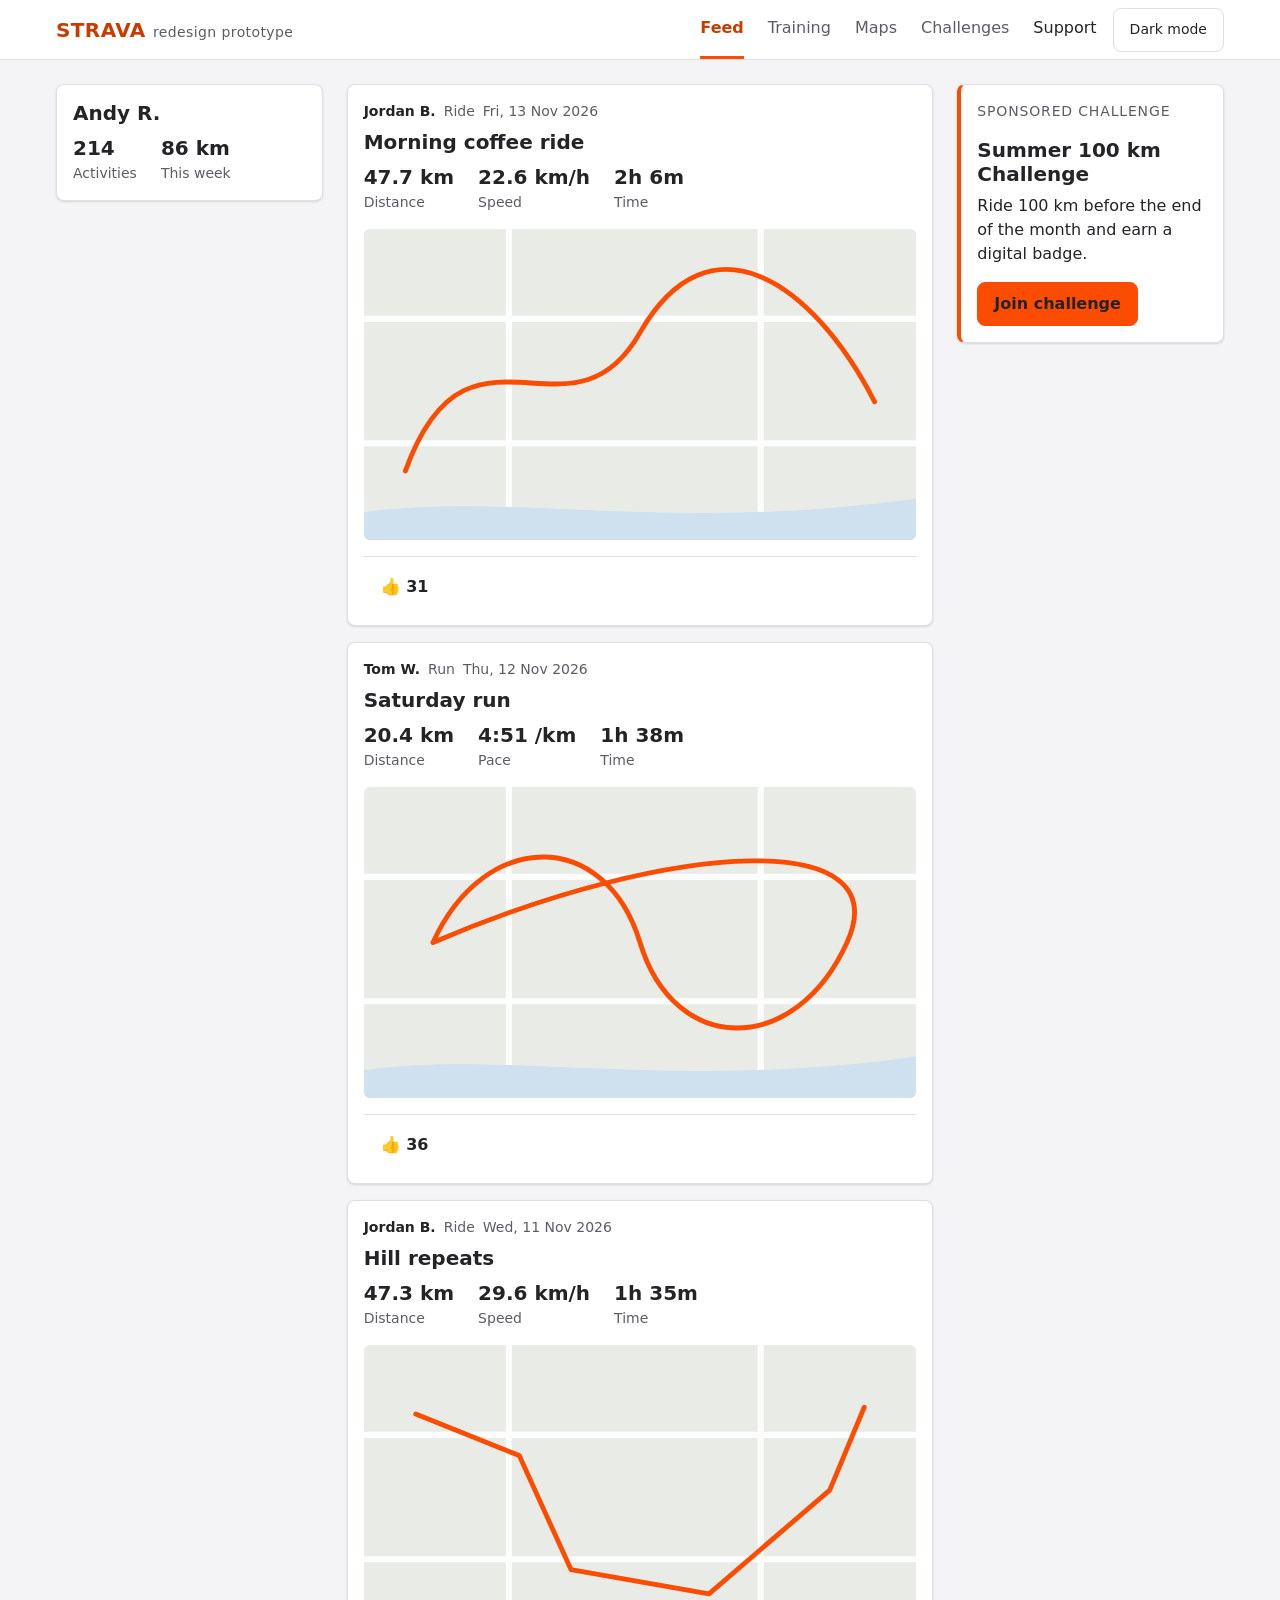
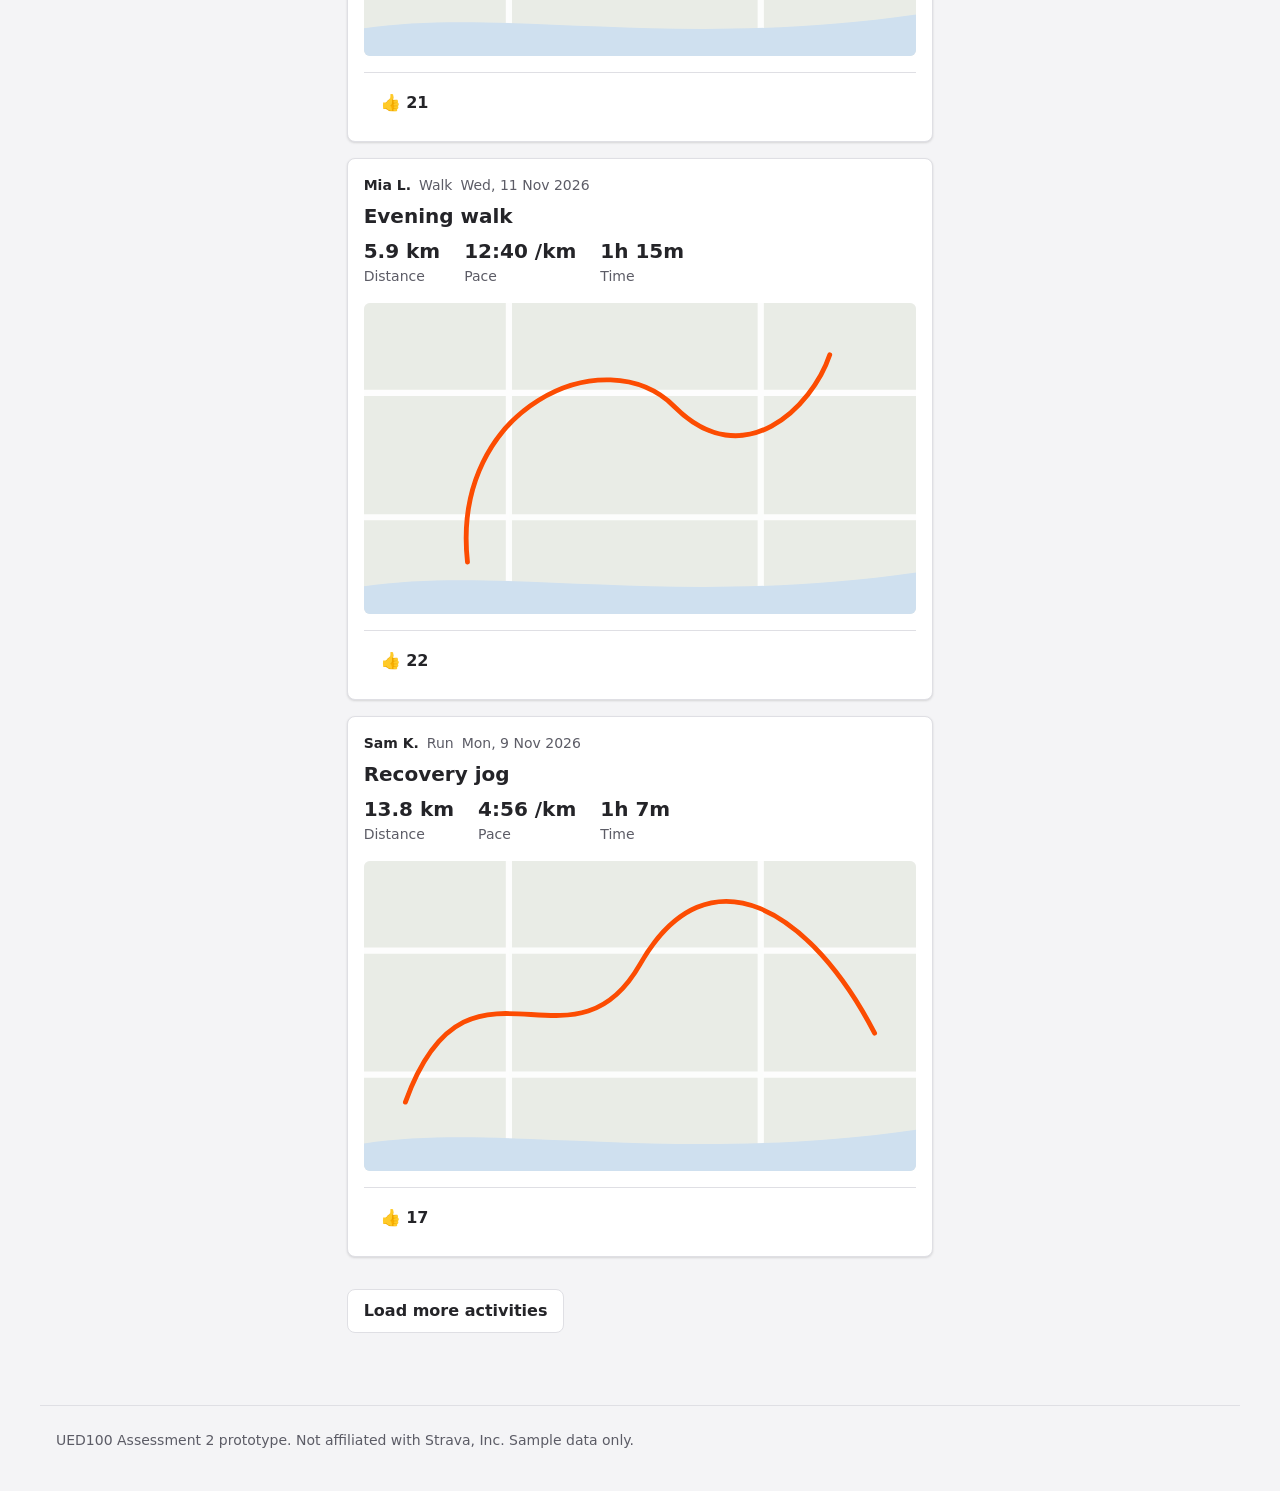
==== index.html @ bc9fc74f "Initial responsive scaffold" ====
<!DOCTYPE html>
<html lang="en-AU">
<head>
  <meta charset="utf-8">
  <meta name="viewport" content="width=device-width, initial-scale=1">
  <!-- Content Security Policy (A1 recommendation: CSP as a backup XSS defence).
       Only scripts/styles/images from this origin may load: no inline scripts,
       no third-party scripts. Note: a <meta> CSP can't set frame-ancestors;
       in production this would be an HTTP response header. -->
  <meta http-equiv="Content-Security-Policy"
        content="default-src 'self'; script-src 'self'; style-src 'self'; img-src 'self' data:; connect-src 'self'; form-action 'self'; base-uri 'self'; object-src 'none'">
  <title>Activity feed — Strava redesign prototype</title>
  <meta name="description" content="UED100 Assessment 2: redesigned Strava web feed prototype.">
  <link rel="stylesheet" href="css/styles.css">
  <script src="js/nav.js" defer></script>
  <script src="js/feed.js" type="module"></script>
</head>
<body>
  <a class="skip-link" href="#main">Skip to main content</a>

  <!-- ===== Site header + primary navigation (same on every page) ===== -->
  <header class="site-header">
    <div class="site-header__inner">
      <a class="wordmark" href="index.html">STRAVA <small>redesign prototype</small></a>

      <button class="nav-toggle" type="button"
              aria-expanded="false" aria-controls="primary-nav">
        <span class="nav-toggle__bars" aria-hidden="true"></span>
        <span class="visually-hidden">Menu</span>
      </button>

      <nav id="primary-nav" class="primary-nav" aria-label="Primary">
        <ul>
          <li><a href="index.html" aria-current="page">Feed</a></li>
          <!-- Out of prototype scope: shown for realism, see README "Scope" -->
          <li><a class="is-out-of-scope" href="#" aria-disabled="true" title="Not part of this prototype">Training</a></li>
          <li><a class="is-out-of-scope" href="#" aria-disabled="true" title="Not part of this prototype">Maps</a></li>
          <li><a class="is-out-of-scope" href="#" aria-disabled="true" title="Not part of this prototype">Challenges</a></li>
          <li><a href="contact.html">Support</a></li>
        </ul>
      </nav>

      <button class="theme-toggle" type="button" aria-pressed="false">Dark mode</button>
    </div>
  </header>

  <div class="layout">
    <!-- ===== Main feed ===== -->
    <main id="main" tabindex="-1">
      <h1 class="visually-hidden">Activity feed</h1>

      <!-- Live region: announces "Loaded N activities" / errors to screen readers -->
      <p id="feed-status" class="visually-hidden" role="status" aria-live="polite"></p>

      <!-- feed.js replaces the skeletons with <article> activity cards -->
      <ul id="feed" class="feed" aria-busy="true">
        <li class="card" aria-hidden="true">
          <div class="skeleton skeleton--line skeleton--short"></div>
          <div class="skeleton skeleton--line"></div>
          <div class="skeleton skeleton--map"></div>
        </li>
        <li class="card" aria-hidden="true">
          <div class="skeleton skeleton--line skeleton--short"></div>
          <div class="skeleton skeleton--line"></div>
          <div class="skeleton skeleton--map"></div>
        </li>
      </ul>

      <!-- A1: "Load more" instead of infinite scroll so keyboard users can
           reach the footer. TODO -->
      <p class="section">
        <button id="load-more" class="btn" type="button" hidden>Load more activities</button>
      </p>
    </main>

    <!-- ===== Right column: promotions / challenges =====
         <aside> so assistive tech can identify and skip promotional content (A1). -->
    <aside class="aside" aria-label="Promotions and challenges">
      <!-- TODO: capped, dismissible promos (A1 recommendation 1) -->
      <section class="card promo" aria-labelledby="promo-1-title">
        <p class="promo__label">Sponsored challenge</p>
        <h2 id="promo-1-title">Summer 100 km Challenge</h2>
        <p>Ride 100 km before the end of the month and earn a digital badge.</p>
        <a class="btn btn--primary" href="#">Join challenge</a>
      </section>
    </aside>

    <!-- ===== Left column (desktop) / bottom (mobile): athlete summary ===== -->
    <section class="profile card" aria-labelledby="profile-title">
      <h2 id="profile-title">Andy R.</h2>
      <dl class="stats">
        <div class="stat"><dt>Activities</dt><dd>214</dd></div>
        <div class="stat"><dt>This week</dt><dd>86 km</dd></div>
      </dl>
    </section>
  </div>

  <footer class="site-footer">
    <p>UED100 Assessment 2 prototype. Not affiliated with Strava, Inc. Sample data only.</p>
  </footer>
</body>
</html>
---- css/styles.css ----
/* ==========================================================================
   UED100 Assessment 2 — Strava redesign prototype
   styles.css — single stylesheet, organised top to bottom:
     1. Design tokens (custom properties)  — A1: "custom properties centralise
        colours and typography ... make dark mode easier to maintain"
     2. Reset / base
     3. Layout (mobile-first CSS Grid)     — A1: "collapsing three columns into one"
     4. Site header + responsive nav
     5. Components (cards, stats, buttons, skeletons, forms)
     6. Page-specific
     7. Utilities
   Breakpoints (mobile-first, min-width):
     48rem  (768px)  -> two columns
     75rem  (1200px) -> three columns
   ========================================================================== */

/* 1. DESIGN TOKENS ------------------------------------------------------- */
:root {
  /* Brand orange. #FC4C02 on white = 3.40:1 -> passes WCAG AA for large
     text and UI components (3:1) but FAILS for body text (4.5:1).
     So: --accent for fills/large elements, --accent-text for text links. */
  --accent: #fc4c02;
  --accent-text: #c73d00;        /* 5.13:1 on white — AA body text */
  --on-accent: #242428;          /* dark text on orange = 4.55:1 (white is only 3.40) */

  --bg: #f4f4f6;
  --surface: #ffffff;
  --text: #242428;
  --text-muted: #5c5c66;         /* 6.61:1 on white */
  --border: #dfdfe4;
  --focus: #1a5fd0;
  --danger: #b3261e;
  --success: #1e7a3c;

  /* Typography — fluid sizes via clamp() so text scales with viewport and
     still respects user zoom / browser font size (A1: relative units). */
  --font-sans: system-ui, -apple-system, "Segoe UI", Roboto, sans-serif;
  --fs-sm: 0.875rem;
  --fs-base: 1rem;
  --fs-lg: clamp(1.125rem, 1rem + 0.5vw, 1.25rem);
  --fs-xl: clamp(1.5rem, 1.2rem + 1.2vw, 2rem);
  --fs-stat: clamp(1.5rem, 1.2rem + 1vw, 1.875rem);

  /* Spacing + shape */
  --space-1: 0.25rem;
  --space-2: 0.5rem;
  --space-3: 1rem;
  --space-4: 1.5rem;
  --space-5: 2rem;
  --radius: 8px;
  --shadow: 0 1px 2px rgb(0 0 0 / 0.06), 0 1px 3px rgb(0 0 0 / 0.08);
  --max-width: 75rem;
  --header-h: 3.5rem;
}

/* Dark theme: only the tokens change, every component follows. */
[data-theme="dark"] {
  --accent-text: #ff7a3d;        /* 6.96:1 on --bg */
  --bg: #16161a;
  --surface: #222228;
  --text: #e8e8ec;               /* 14.77:1 */
  --text-muted: #a0a0aa;         /* 6.96:1 */
  --border: #35353d;
  --focus: #7fb0ff;
  --shadow: none;
}

/* 2. RESET / BASE -------------------------------------------------------- */
*, *::before, *::after { box-sizing: border-box; }

body {
  margin: 0;
  font-family: var(--font-sans);
  font-size: var(--fs-base);
  line-height: 1.5;
  color: var(--text);
  background: var(--bg);
}

img, svg { display: block; max-width: 100%; height: auto; }

h1, h2, h3 { line-height: 1.2; margin: 0 0 var(--space-2); }
h1 { font-size: var(--fs-xl); }
h2 { font-size: var(--fs-lg); }
h3 { font-size: var(--fs-base); }
p { margin: 0 0 var(--space-3); }

a { color: var(--accent-text); }

/* Visible focus for keyboard users (A1: "visible focus states are needed") */
:focus-visible {
  outline: 3px solid var(--focus);
  outline-offset: 2px;
}

/* Respect users who ask for less motion */
@media (prefers-reduced-motion: reduce) {
  *, *::before, *::after { animation: none !important; transition: none !important; }
}

/* Skip link — first focusable element on every page */
.skip-link {
  position: absolute;
  left: var(--space-3);
  top: -3rem;
  padding: var(--space-2) var(--space-3);
  background: var(--surface);
  color: var(--text);
  border-radius: var(--radius);
  z-index: 100;
}
.skip-link:focus { top: var(--space-2); }

/* 3. LAYOUT (mobile-first) ------------------------------------------------
   Mobile: one column, sidebars stack below the main content.
   Source order is main-first so screen readers / keyboard reach content
   before promos; grid-template-areas reorders visually on wider screens. */
.layout {
  display: grid;
  grid-template-columns: 1fr;
  grid-template-areas:
    "main"
    "aside"
    "profile";
  gap: var(--space-4);
  max-width: var(--max-width);
  margin: 0 auto;
  padding: var(--space-4) var(--space-3);
}
.layout > main    { grid-area: main; min-width: 0; }
.layout > .aside  { grid-area: aside; }
.layout > .profile{ grid-area: profile; }

/* Pages without a left profile column (activity, contact) */
.layout--two {
  grid-template-areas:
    "main"
    "aside";
}

@media (min-width: 48rem) {
  .layout {
    grid-template-columns: minmax(0, 2fr) minmax(14rem, 1fr);
    grid-template-areas:
      "main aside"
      "main profile";
    align-items: start;
  }
  .layout--two { grid-template-areas: "main aside"; }
}

@media (min-width: 75rem) {
  .layout {
    grid-template-columns: minmax(14rem, 1fr) minmax(0, 2.2fr) minmax(14rem, 1fr);
    grid-template-areas: "profile main aside";
  }
  .layout--two {
    grid-template-columns: minmax(0, 2.5fr) minmax(16rem, 1fr);
    grid-template-areas: "main aside";
  }
}

/* Single centred column (contact page) */
.layout--narrow {
  max-width: 40rem;
  margin: 0 auto;
  padding: var(--space-4) var(--space-3);
}

/* 4. SITE HEADER + RESPONSIVE NAV ---------------------------------------- */
.site-header {
  position: sticky;
  top: 0;
  z-index: 50;
  background: var(--surface);
  border-bottom: 1px solid var(--border);
}
.site-header__inner {
  display: flex;
  align-items: center;
  gap: var(--space-3);
  max-width: var(--max-width);
  min-height: var(--header-h);
  margin: 0 auto;
  padding: 0 var(--space-3);
}
.wordmark {
  font-weight: 800;
  font-size: var(--fs-lg);
  letter-spacing: 0.02em;
  color: var(--accent-text);
  text-decoration: none;
  margin-right: auto;
}
.wordmark { white-space: nowrap; }
/* "redesign prototype" tag only where there's room */
.wordmark small { display: none; font-weight: 400; color: var(--text-muted); font-size: var(--fs-sm); }
@media (min-width: 75rem) { .wordmark small { display: inline; } }

/* Hamburger: shown on mobile only */
.nav-toggle {
  display: inline-flex;
  align-items: center;
  justify-content: center;
  width: 2.75rem;            /* 44px touch target */
  height: 2.75rem;
  padding: 0;
  background: none;
  border: 1px solid var(--border);
  border-radius: var(--radius);
  color: var(--text);
  cursor: pointer;
}
.nav-toggle__bars,
.nav-toggle__bars::before,
.nav-toggle__bars::after {
  display: block;
  width: 1.25rem;
  height: 2px;
  background: currentColor;
  position: relative;
  transition: transform 0.2s;
}
.nav-toggle__bars::before,
.nav-toggle__bars::after { content: ""; position: absolute; left: 0; }
.nav-toggle__bars::before { top: -6px; }
.nav-toggle__bars::after  { top: 6px; }
.nav-toggle[aria-expanded="true"] .nav-toggle__bars { background: transparent; }
.nav-toggle[aria-expanded="true"] .nav-toggle__bars::before { transform: translateY(6px) rotate(45deg); }
.nav-toggle[aria-expanded="true"] .nav-toggle__bars::after  { transform: translateY(-6px) rotate(-45deg); }

/* Mobile: menu is a full-width dropdown under the header, hidden by default.
   nav.js toggles .is-open and aria-expanded together. */
.primary-nav {
  display: none;
  position: absolute;
  top: 100%;
  left: 0;
  right: 0;
  background: var(--surface);
  border-bottom: 1px solid var(--border);
  box-shadow: var(--shadow);
}
.primary-nav.is-open { display: block; }
.primary-nav ul {
  list-style: none;
  margin: 0;
  padding: var(--space-2) var(--space-3) var(--space-3);
}
.primary-nav a {
  display: block;
  padding: var(--space-2) 0;
  color: var(--text);
  text-decoration: none;
}
.primary-nav a[aria-current="page"] {
  color: var(--accent-text);
  font-weight: 700;
}
/* Out-of-scope Strava sections: visible for realism, clearly disabled */
.primary-nav .is-out-of-scope { color: var(--text-muted); }

@media (min-width: 48rem) {
  .nav-toggle { display: none; }
  .primary-nav {
    display: block;
    position: static;
    border: 0;
    box-shadow: none;
    background: none;
  }
  .primary-nav ul {
    display: flex;
    gap: var(--space-4);
    padding: 0;
  }
  .primary-nav a { padding: var(--space-3) 0; border-bottom: 3px solid transparent; }
  .primary-nav a[aria-current="page"] { border-bottom-color: var(--accent); }
}

.theme-toggle {
  min-height: 2.75rem;
  padding: 0 var(--space-3);
  background: none;
  border: 1px solid var(--border);
  border-radius: var(--radius);
  color: var(--text);
  font: inherit;
  font-size: var(--fs-sm);
  white-space: nowrap;
  cursor: pointer;
}

/* 5. COMPONENTS ----------------------------------------------------------- */
.card {
  background: var(--surface);
  border: 1px solid var(--border);
  border-radius: var(--radius);
  box-shadow: var(--shadow);
  padding: var(--space-3);
}
.card + .card { margin-top: var(--space-3); }

.feed { list-style: none; margin: 0; padding: 0; display: grid; gap: var(--space-3); }

/* Activity card */
.activity-card__meta {
  display: flex;
  flex-wrap: wrap;
  gap: var(--space-1) var(--space-2);
  font-size: var(--fs-sm);
  color: var(--text-muted);
  margin-bottom: var(--space-2);
}
.activity-card__athlete { font-weight: 700; color: var(--text); }
.activity-card__title a { color: var(--text); text-decoration: none; }
.activity-card__title a:hover,
.activity-card__title a:focus-visible { color: var(--accent-text); text-decoration: underline; }
.activity-card__map {
  aspect-ratio: 16 / 9;           /* reserves space -> no layout shift (A1) */
  width: 100%;
  object-fit: cover;
  border-radius: calc(var(--radius) - 2px);
  background: var(--bg);
  margin: var(--space-3) 0;
}
.activity-card__actions {
  display: flex;
  gap: var(--space-2);
  border-top: 1px solid var(--border);
  padding-top: var(--space-2);
}

/* Stat row — Flexbox, wraps on narrow screens (A1: Flexbox for metric cards) */
.stats {
  display: flex;
  flex-wrap: wrap;
  gap: var(--space-3) var(--space-4);
  margin: 0;
}
.stat { display: flex; flex-direction: column-reverse; }   /* value above label visually, label first in source */
.stat dt { font-size: var(--fs-sm); color: var(--text-muted); }
.stat dd { margin: 0; font-size: var(--fs-lg); font-weight: 700; }
.stats--large .stat dd { font-size: var(--fs-stat); }

/* Buttons */
.btn {
  display: inline-flex;
  align-items: center;
  justify-content: center;
  gap: var(--space-2);
  min-height: 2.75rem;
  padding: 0 var(--space-3);
  font: inherit;
  font-weight: 600;
  border-radius: var(--radius);
  border: 1px solid var(--border);
  background: var(--surface);
  color: var(--text);
  cursor: pointer;
  text-decoration: none;
}
.btn--primary {
  background: var(--accent);
  border-color: var(--accent);
  color: var(--on-accent);
}
.btn--ghost { border-color: transparent; background: none; }
.btn:disabled { opacity: 0.55; cursor: not-allowed; }

/* Skeleton loading placeholders (A1: "placeholders while data loads") */
.skeleton {
  background: linear-gradient(90deg, var(--border) 25%, var(--bg) 50%, var(--border) 75%);
  background-size: 200% 100%;
  animation: shimmer 1.2s infinite;
  border-radius: 4px;
}
.skeleton--line  { height: 0.9rem; margin-bottom: var(--space-2); }
.skeleton--short { width: 40%; }
.skeleton--map   { aspect-ratio: 16 / 9; margin: var(--space-3) 0; }
@keyframes shimmer { to { background-position: -200% 0; } }

/* Status / error messages */
.notice {
  padding: var(--space-3);
  border-radius: var(--radius);
  border: 1px solid var(--border);
  background: var(--surface);
}
.notice--error { border-color: var(--danger); }
.notice--success { border-color: var(--success); }

/* Forms */
.form-field { margin-bottom: var(--space-3); }
.form-field label { display: block; font-weight: 600; margin-bottom: var(--space-1); }
.form-field input,
.form-field select,
.form-field textarea {
  width: 100%;
  min-height: 2.75rem;
  padding: var(--space-2) var(--space-3);
  font: inherit;
  color: var(--text);
  background: var(--surface);
  border: 1px solid var(--text-muted);   /* 3:1+ border contrast for inputs */
  border-radius: var(--radius);
}
.form-field textarea { min-height: 8rem; resize: vertical; }
.form-field .hint  { font-size: var(--fs-sm); color: var(--text-muted); margin: var(--space-1) 0 0; }
.form-field .error { font-size: var(--fs-sm); color: var(--danger); margin: var(--space-1) 0 0; }
.form-field .error:empty { display: none; }
.form-field [aria-invalid="true"] { border-color: var(--danger); border-width: 2px; }
[data-theme="dark"] .form-field .error { color: #ff8a80; }

/* Promo slot (aside) */
.promo { border-left: 4px solid var(--accent); }
.promo__label {
  font-size: var(--fs-sm);
  text-transform: uppercase;
  letter-spacing: 0.06em;
  color: var(--text-muted);
}

/* 6. PAGE-SPECIFIC -------------------------------------------------------- */
.activity-header { margin-bottom: var(--space-4); }
.activity-map {
  aspect-ratio: 16 / 9;
  width: 100%;
  object-fit: cover;
  border-radius: var(--radius);
  background: var(--bg);
  margin-bottom: var(--space-4);
}
.section { margin-top: var(--space-5); }
.chart-placeholder {
  display: grid;
  place-items: center;
  min-height: 10rem;
  border: 2px dashed var(--border);
  border-radius: var(--radius);
  color: var(--text-muted);
}

.site-footer {
  max-width: var(--max-width);
  margin: var(--space-5) auto 0;
  padding: var(--space-4) var(--space-3);
  border-top: 1px solid var(--border);
  font-size: var(--fs-sm);
  color: var(--text-muted);
}

/* 7. UTILITIES ------------------------------------------------------------ */
.visually-hidden {
  position: absolute !important;
  width: 1px; height: 1px;
  padding: 0; margin: -1px;
  overflow: hidden;
  clip: rect(0, 0, 0, 0);
  white-space: nowrap;
  border: 0;
}
[hidden] { display: none !important; }
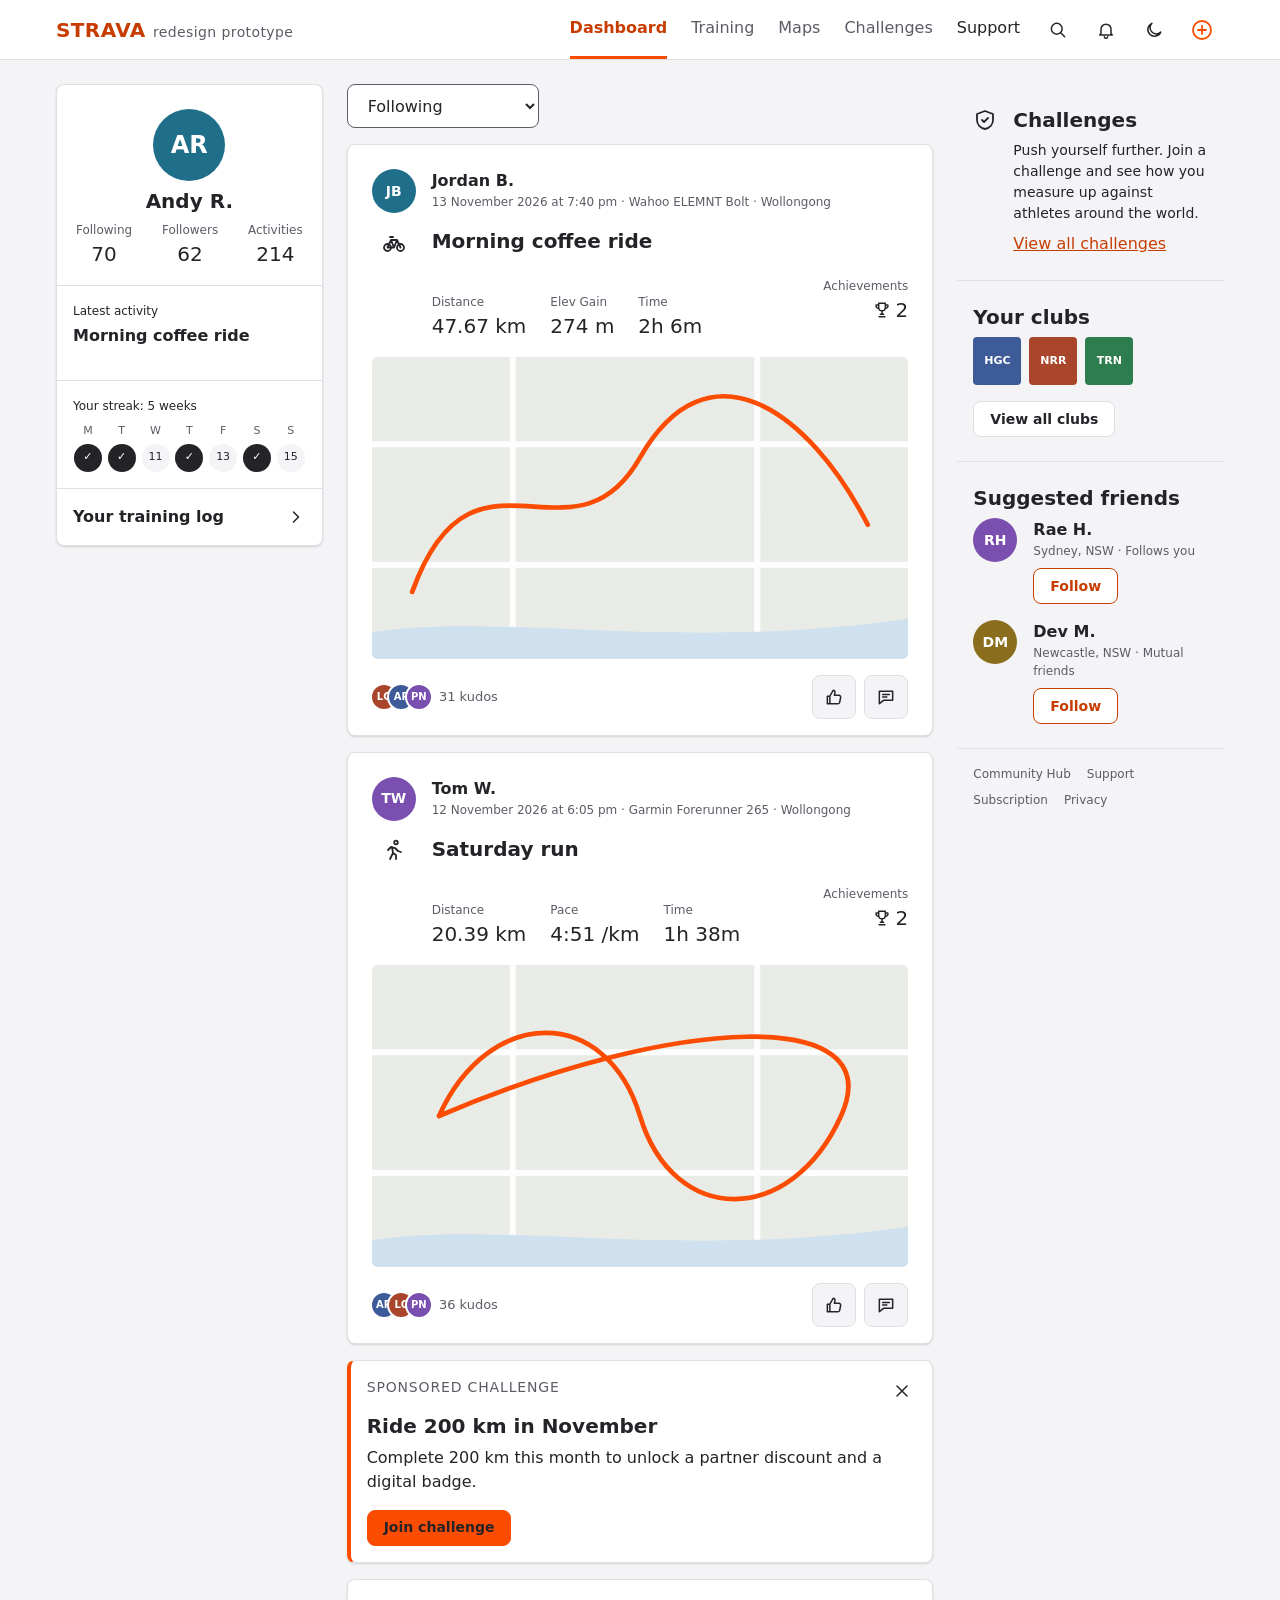
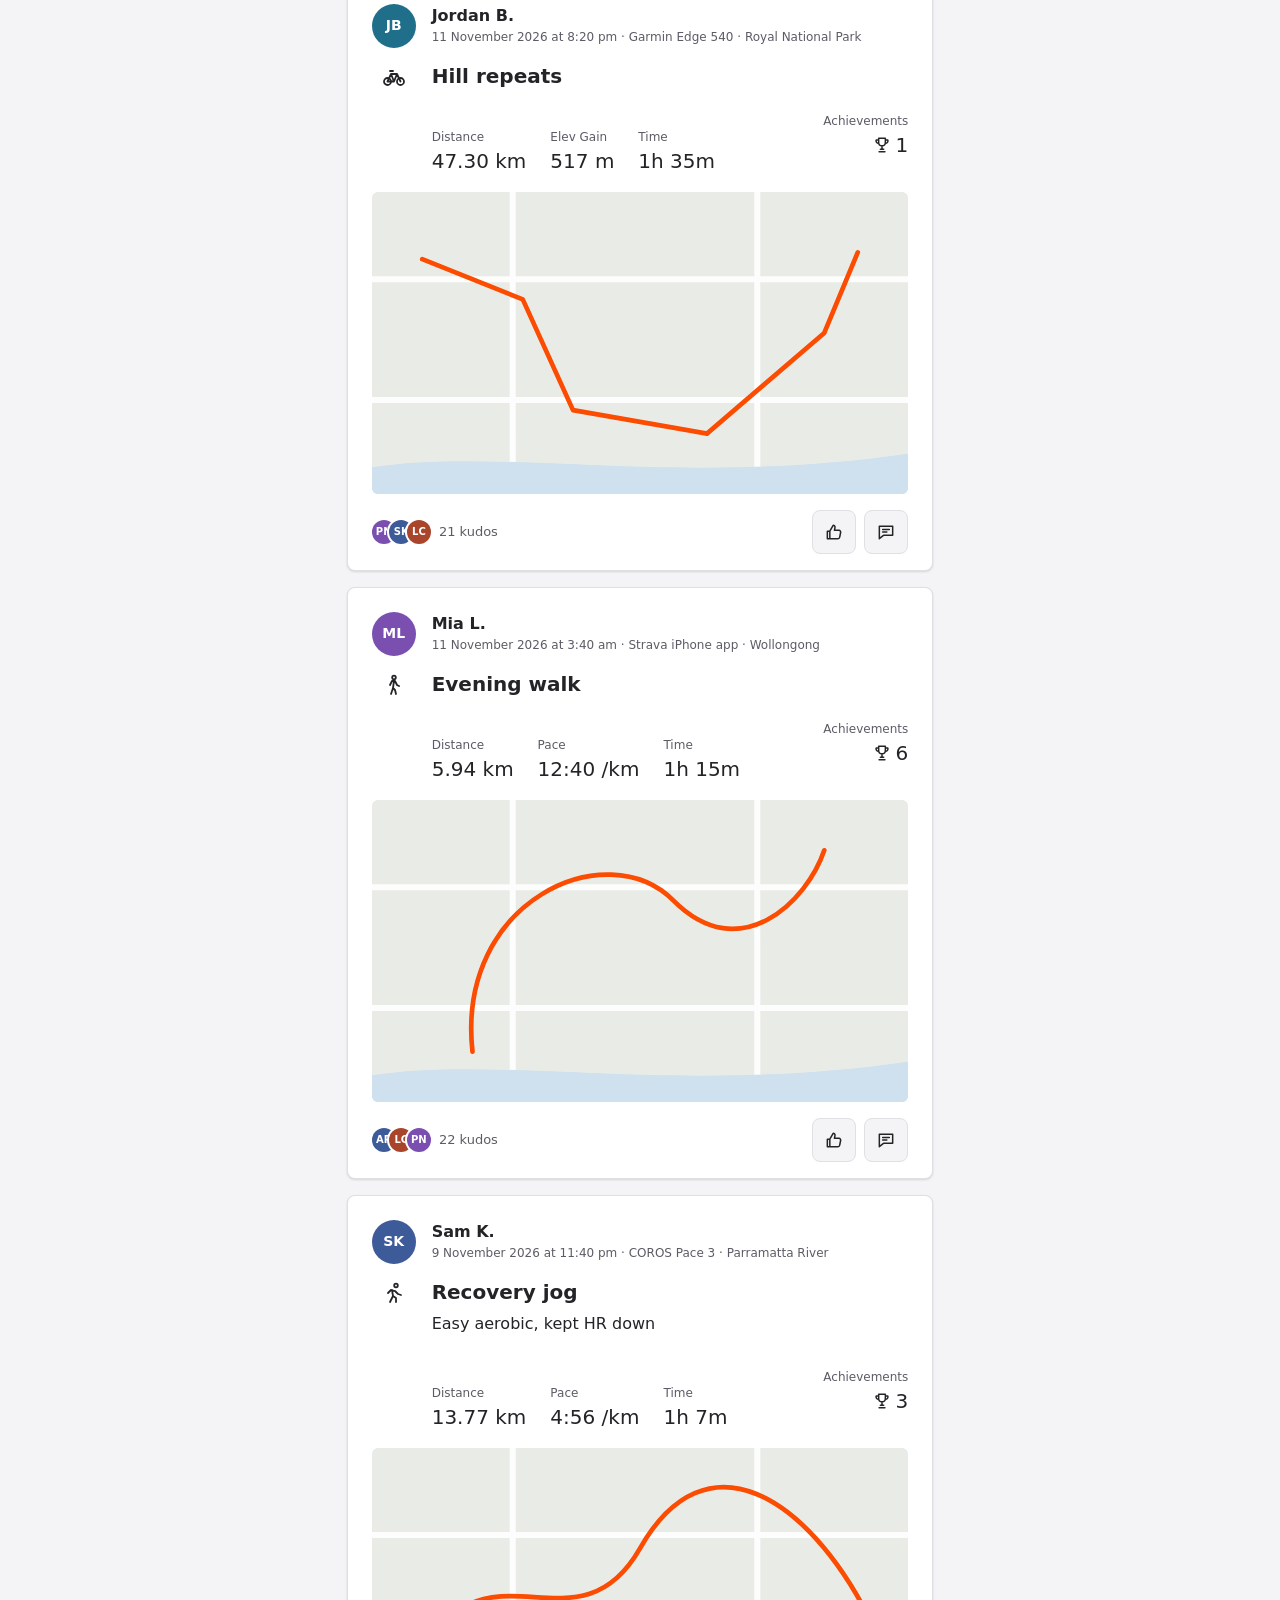
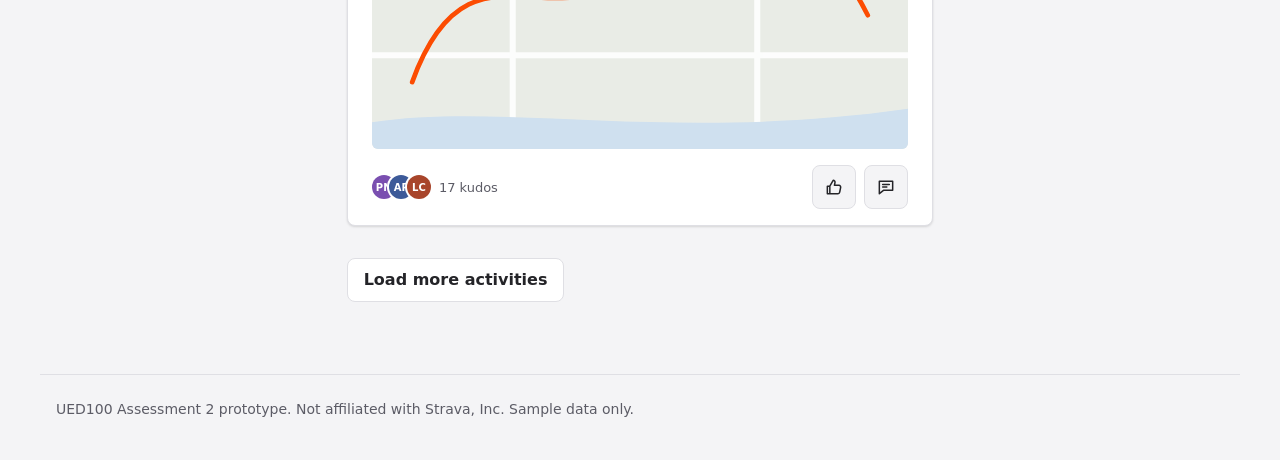
==== commit 74552eed: "Match Strava layout: card anatomy, sidebars, header icons, in-feed promo; default to light theme" ====
--- a/index.html
+++ b/index.html
@@ -31,7 +31,7 @@
 
       <nav id="primary-nav" class="primary-nav" aria-label="Primary">
         <ul>
-          <li><a href="index.html" aria-current="page">Feed</a></li>
+          <li><a href="index.html" aria-current="page">Dashboard</a></li>
           <!-- Out of prototype scope: shown for realism, see README "Scope" -->
           <li><a class="is-out-of-scope" href="#" aria-disabled="true" title="Not part of this prototype">Training</a></li>
           <li><a class="is-out-of-scope" href="#" aria-disabled="true" title="Not part of this prototype">Maps</a></li>
@@ -40,7 +40,14 @@
         </ul>
       </nav>
 
-      <button class="theme-toggle" type="button" aria-pressed="false">Dark mode</button>
+      <!-- Header tools. Search, notifications and upload are visual-only
+           (out of scope); theme toggle and avatar are functional/decorative. -->
+      <div class="header-tools">
+        <a class="icon-btn icon-btn--bare is-visual-only" href="#" aria-disabled="true" aria-label="Search (not part of this prototype)"><span class="icon icon--search" aria-hidden="true"></span></a>
+        <a class="icon-btn icon-btn--bare is-visual-only" href="#" aria-disabled="true" aria-label="Notifications (not part of this prototype)"><span class="icon icon--bell" aria-hidden="true"></span></a>
+        <button class="icon-btn icon-btn--bare theme-toggle" type="button" aria-pressed="false" aria-label="Dark mode"><span class="icon icon--moon" aria-hidden="true"></span></button>
+        <a class="icon-btn icon-btn--bare is-visual-only" href="#" aria-disabled="true" aria-label="Upload activity (not part of this prototype)"><span class="icon icon--plus icon--lg icon--accent" aria-hidden="true"></span></a>
+      </div>
     </div>
   </header>
 
@@ -48,6 +55,16 @@
     <!-- ===== Main feed ===== -->
     <main id="main" tabindex="-1">
       <h1 class="visually-hidden">Activity feed</h1>
+
+      <!-- Feed filter: visual only in this prototype -->
+      <div class="feed-filter">
+        <label class="visually-hidden" for="feed-filter">Show activities from</label>
+        <select id="feed-filter" name="feed-filter">
+          <option>Following</option>
+          <option>My activities</option>
+          <option>Clubs</option>
+        </select>
+      </div>
 
       <!-- Live region: announces "Loaded N activities" / errors to screen readers -->
       <p id="feed-status" class="visually-hidden" role="status" aria-live="polite"></p>
@@ -73,25 +90,96 @@
       </p>
     </main>
 
-    <!-- ===== Right column: promotions / challenges =====
-         <aside> so assistive tech can identify and skip promotional content (A1). -->
-    <aside class="aside" aria-label="Promotions and challenges">
+    <!-- ===== Right column: challenges, clubs, suggestions =====
+         <aside> so assistive tech can identify and skip promotional content (A1).
+         Content here is static / visual-only. -->
+    <aside class="aside" aria-label="Challenges, clubs and suggestions">
       <!-- TODO: capped, dismissible promos (A1 recommendation 1) -->
-      <section class="card promo" aria-labelledby="promo-1-title">
-        <p class="promo__label">Sponsored challenge</p>
-        <h2 id="promo-1-title">Summer 100 km Challenge</h2>
-        <p>Ride 100 km before the end of the month and earn a digital badge.</p>
-        <a class="btn btn--primary" href="#">Join challenge</a>
+      <section class="widget" aria-labelledby="challenges-title">
+        <div class="widget__row">
+          <span class="icon icon--shield icon--lg" aria-hidden="true"></span>
+          <div>
+            <h2 id="challenges-title">Challenges</h2>
+            <p class="widget__text">Push yourself further. Join a challenge and see how you measure up against athletes around the world.</p>
+            <a href="#" aria-disabled="true">View all challenges</a>
+          </div>
+        </div>
       </section>
+
+      <section class="widget" aria-labelledby="clubs-title">
+        <h2 id="clubs-title">Your clubs</h2>
+        <div class="club-badges">
+          <span class="club-badge avatar--c4" role="img" aria-label="Harbour Gravel Club">HGC</span>
+          <span class="club-badge avatar--c3" role="img" aria-label="Northside Road Riders">NRR</span>
+          <span class="club-badge avatar--c2" role="img" aria-label="Trail Runners NSW">TRN</span>
+        </div>
+        <a class="btn btn--sm" href="#" aria-disabled="true">View all clubs</a>
+      </section>
+
+      <section class="widget" aria-labelledby="friends-title">
+        <h2 id="friends-title">Suggested friends</h2>
+        <ul class="people">
+          <li class="person">
+            <span class="avatar avatar--c1" aria-hidden="true">RH</span>
+            <div>
+              <p class="person__name">Rae H.</p>
+              <p class="person__meta">Sydney, NSW · Follows you</p>
+              <button class="btn btn--outline btn--sm" type="button">Follow</button>
+            </div>
+          </li>
+          <li class="person">
+            <span class="avatar avatar--c5" aria-hidden="true">DM</span>
+            <div>
+              <p class="person__name">Dev M.</p>
+              <p class="person__meta">Newcastle, NSW · Mutual friends</p>
+              <button class="btn btn--outline btn--sm" type="button">Follow</button>
+            </div>
+          </li>
+        </ul>
+      </section>
+
+      <ul class="footer-links" aria-label="Site links">
+        <li><a href="#" aria-disabled="true">Community Hub</a></li>
+        <li><a href="contact.html">Support</a></li>
+        <li><a href="#" aria-disabled="true">Subscription</a></li>
+        <li><a href="#" aria-disabled="true">Privacy</a></li>
+      </ul>
     </aside>
 
-    <!-- ===== Left column (desktop) / bottom (mobile): athlete summary ===== -->
-    <section class="profile card" aria-labelledby="profile-title">
-      <h2 id="profile-title">Andy R.</h2>
-      <dl class="stats">
-        <div class="stat"><dt>Activities</dt><dd>214</dd></div>
-        <div class="stat"><dt>This week</dt><dd>86 km</dd></div>
-      </dl>
+    <!-- ===== Left column (desktop) / bottom (mobile): athlete summary =====
+         Static content: shown for realism. -->
+    <section class="profile card profile-card" aria-labelledby="profile-title">
+      <div class="profile-card__top">
+        <span class="avatar avatar--lg avatar--c0" aria-hidden="true">AR</span>
+        <h2 id="profile-title">Andy R.</h2>
+        <dl class="stats">
+          <div class="stat"><dt>Following</dt><dd>70</dd></div>
+          <div class="stat"><dt>Followers</dt><dd>62</dd></div>
+          <div class="stat"><dt>Activities</dt><dd>214</dd></div>
+        </dl>
+      </div>
+
+      <div class="profile-card__section">
+        <p class="profile-card__label">Latest activity</p>
+        <p><a class="profile-card__link" href="activity.html?id=12">Morning coffee ride</a></p>
+      </div>
+
+      <div class="profile-card__section">
+        <p class="profile-card__label">Your streak: 5 weeks</p>
+        <ol class="streak" aria-label="This week">
+          <li>M <span class="streak__dot streak__dot--done" aria-hidden="true">✓</span><span class="visually-hidden">activity</span></li>
+          <li>T <span class="streak__dot streak__dot--done" aria-hidden="true">✓</span><span class="visually-hidden">activity</span></li>
+          <li>W <span class="streak__dot" aria-hidden="true">11</span><span class="visually-hidden">rest</span></li>
+          <li>T <span class="streak__dot streak__dot--done" aria-hidden="true">✓</span><span class="visually-hidden">activity</span></li>
+          <li>F <span class="streak__dot" aria-hidden="true">13</span><span class="visually-hidden">rest</span></li>
+          <li>S <span class="streak__dot streak__dot--done" aria-hidden="true">✓</span><span class="visually-hidden">activity</span></li>
+          <li>S <span class="streak__dot" aria-hidden="true">15</span><span class="visually-hidden">rest</span></li>
+        </ol>
+      </div>
+
+      <div class="profile-card__section">
+        <a class="profile-card__link" href="#" aria-disabled="true">Your training log <span class="icon icon--chevron" aria-hidden="true"></span></a>
+      </div>
     </section>
   </div>
 
--- a/css/styles.css
+++ b/css/styles.css
@@ -278,18 +278,11 @@
   .primary-nav a[aria-current="page"] { border-bottom-color: var(--accent); }
 }
 
-.theme-toggle {
-  min-height: 2.75rem;
-  padding: 0 var(--space-3);
-  background: none;
-  border: 1px solid var(--border);
-  border-radius: var(--radius);
-  color: var(--text);
-  font: inherit;
-  font-size: var(--fs-sm);
-  white-space: nowrap;
-  cursor: pointer;
-}
+.header-tools { display: flex; align-items: center; gap: var(--space-1); }
+.header-tools .is-visual-only { display: none; }     /* search/bell/upload: desktop only */
+@media (min-width: 62rem) { .header-tools .is-visual-only { display: inline-grid; } }
+
+.theme-toggle[aria-pressed="true"] { color: var(--accent-text); }
 
 /* 5. COMPONENTS ----------------------------------------------------------- */
 .card {
@@ -303,7 +296,26 @@
 
 .feed { list-style: none; margin: 0; padding: 0; display: grid; gap: var(--space-3); }
 
-/* Activity card */
+/* Activity card: avatar column + content column */
+.activity-card {
+  display: grid;
+  grid-template-columns: 2.75rem minmax(0, 1fr);
+  column-gap: var(--space-3);
+  padding: var(--space-4) var(--space-4) var(--space-3);
+}
+.activity-card > .avatar { grid-column: 1; align-self: center; }
+.activity-card__icon { grid-column: 1; justify-self: center; margin-top: 1.1rem; color: var(--text); }
+.activity-card__body { grid-column: 2; }
+.activity-card__full { grid-column: 1 / -1; }
+.activity-card__name { font-weight: 700; margin: 0; }
+.activity-card__sub { font-size: 0.75rem; color: var(--text-muted); margin: 0; }
+.activity-card__desc { margin: 0 0 var(--space-3); }
+.activity-card__stats { display: flex; justify-content: space-between; align-items: flex-end; gap: var(--space-3); flex-wrap: wrap; }
+.activity-card__title { font-size: var(--fs-lg); font-weight: 600; margin: var(--space-3) 0 var(--space-2); }
+.kudos-summary { display: flex; align-items: center; gap: var(--space-2); font-size: 0.8125rem; color: var(--text-muted); }
+.avatar-stack { display: flex; }
+.avatar-stack .avatar { margin-left: -0.4rem; box-shadow: 0 0 0 2px var(--surface); }
+.avatar-stack .avatar:first-child { margin-left: 0; }
 .activity-card__meta {
   display: flex;
   flex-wrap: wrap;
@@ -314,6 +326,11 @@
 }
 .activity-card__athlete { font-weight: 700; color: var(--text); }
 .activity-card__title a { color: var(--text); text-decoration: none; }
+.achievements dd { display: flex; align-items: center; gap: var(--space-1); }
+@media (min-width: 48rem) {
+  .achievements { text-align: right; }
+  .achievements dd { justify-content: flex-end; }
+}
 .activity-card__title a:hover,
 .activity-card__title a:focus-visible { color: var(--accent-text); text-decoration: underline; }
 .activity-card__map {
@@ -326,10 +343,11 @@
 }
 .activity-card__actions {
   display: flex;
+  align-items: center;
+  justify-content: space-between;
   gap: var(--space-2);
-  border-top: 1px solid var(--border);
-  padding-top: var(--space-2);
-}
+}
+.activity-card__buttons { display: flex; gap: var(--space-2); }
 
 /* Stat row — Flexbox, wraps on narrow screens (A1: Flexbox for metric cards) */
 .stats {
@@ -338,10 +356,75 @@
   gap: var(--space-3) var(--space-4);
   margin: 0;
 }
-.stat { display: flex; flex-direction: column-reverse; }   /* value above label visually, label first in source */
-.stat dt { font-size: var(--fs-sm); color: var(--text-muted); }
-.stat dd { margin: 0; font-size: var(--fs-lg); font-weight: 700; }
+.stat { display: flex; flex-direction: column; }   /* label above value, as on Strava */
+.stat dt { font-size: 0.75rem; color: var(--text-muted); }
+.stat dd { margin: 0; font-size: var(--fs-lg); font-weight: 400; }
 .stats--large .stat dd { font-size: var(--fs-stat); }
+
+/* Icons — single-colour SVGs used as CSS masks so they inherit currentColor
+   (works in dark mode, no inline SVG needed in JS-rendered markup) */
+.icon {
+  display: inline-block;
+  flex: none;
+  width: 1.25rem;
+  height: 1.25rem;
+  background-color: currentColor;
+  -webkit-mask: var(--icon-url, none) center / contain no-repeat;
+          mask: var(--icon-url, none) center / contain no-repeat;
+}
+.icon--lg { width: 1.5rem; height: 1.5rem; }
+.icon--ride    { -webkit-mask-image: url("../assets/icons/ride.svg");    mask-image: url("../assets/icons/ride.svg"); }
+.icon--run     { -webkit-mask-image: url("../assets/icons/run.svg");     mask-image: url("../assets/icons/run.svg"); }
+.icon--walk    { -webkit-mask-image: url("../assets/icons/walk.svg");    mask-image: url("../assets/icons/walk.svg"); }
+.icon--kudos   { -webkit-mask-image: url("../assets/icons/kudos.svg");   mask-image: url("../assets/icons/kudos.svg"); }
+.icon--comment { -webkit-mask-image: url("../assets/icons/comment.svg"); mask-image: url("../assets/icons/comment.svg"); }
+.icon--search  { -webkit-mask-image: url("../assets/icons/search.svg");  mask-image: url("../assets/icons/search.svg"); }
+.icon--bell    { -webkit-mask-image: url("../assets/icons/bell.svg");    mask-image: url("../assets/icons/bell.svg"); }
+.icon--plus    { -webkit-mask-image: url("../assets/icons/plus.svg");    mask-image: url("../assets/icons/plus.svg"); }
+.icon--trophy  { -webkit-mask-image: url("../assets/icons/trophy.svg");  mask-image: url("../assets/icons/trophy.svg"); }
+.icon--moon    { -webkit-mask-image: url("../assets/icons/moon.svg");    mask-image: url("../assets/icons/moon.svg"); }
+.icon--shield  { -webkit-mask-image: url("../assets/icons/shield.svg");  mask-image: url("../assets/icons/shield.svg"); }
+.icon--chevron { -webkit-mask-image: url("../assets/icons/chevron.svg"); mask-image: url("../assets/icons/chevron.svg"); }
+.icon--close   { -webkit-mask-image: url("../assets/icons/close.svg");   mask-image: url("../assets/icons/close.svg"); }
+.icon--accent  { color: var(--accent); }
+
+/* Avatars — initials on a colour picked from the name (no real photos) */
+.avatar {
+  display: inline-grid;
+  place-items: center;
+  flex: none;
+  width: 2.75rem;
+  height: 2.75rem;
+  border-radius: 50%;
+  font-size: 0.875rem;
+  font-weight: 700;
+  color: #fff;
+  background: #6b6b76;
+}
+.avatar--sm { width: 1.5rem; height: 1.5rem; font-size: 0.625rem; }
+.avatar--lg { width: 4.5rem; height: 4.5rem; font-size: 1.5rem; }
+.avatar--c0 { background: #1f6f8b; }
+.avatar--c1 { background: #7a4fb0; }
+.avatar--c2 { background: #2e7d4f; }
+.avatar--c3 { background: #a8452b; }
+.avatar--c4 { background: #3d5a99; }
+.avatar--c5 { background: #8a6d1d; }
+
+/* Square icon button (kudos, comment, header icons) */
+.icon-btn {
+  display: inline-grid;
+  place-items: center;
+  width: 2.75rem;
+  height: 2.75rem;
+  padding: 0;
+  border: 1px solid var(--border);
+  border-radius: var(--radius);
+  background: var(--bg);
+  color: var(--text);
+  cursor: pointer;
+  text-decoration: none;
+}
+.icon-btn--bare { border-color: transparent; background: none; }
 
 /* Buttons */
 .btn {
@@ -366,6 +449,8 @@
   color: var(--on-accent);
 }
 .btn--ghost { border-color: transparent; background: none; }
+.btn--outline { border-color: var(--accent-text); color: var(--accent-text); background: var(--surface); }
+.btn--sm { min-height: 2.25rem; padding: 0 var(--space-3); font-size: var(--fs-sm); }
 .btn:disabled { opacity: 0.55; cursor: not-allowed; }
 
 /* Skeleton loading placeholders (A1: "placeholders while data loads") */
@@ -413,13 +498,69 @@
 [data-theme="dark"] .form-field .error { color: #ff8a80; }
 
 /* Promo slot (aside) */
-.promo { border-left: 4px solid var(--accent); }
+.promo { border-left: 4px solid var(--accent); position: relative; }
+.promo__dismiss { position: absolute; top: var(--space-2); right: var(--space-2); }
 .promo__label {
   font-size: var(--fs-sm);
   text-transform: uppercase;
   letter-spacing: 0.06em;
   color: var(--text-muted);
 }
+
+/* Feed filter ("Following") */
+.feed-filter { margin-bottom: var(--space-3); }
+.feed-filter select {
+  min-height: 2.75rem;
+  min-width: 12rem;
+  padding: 0 var(--space-3);
+  font: inherit;
+  color: var(--text);
+  background: var(--surface);
+  border: 1px solid var(--text-muted);
+  border-radius: var(--radius);
+}
+
+/* Profile card (left column) */
+.profile-card { text-align: center; padding: 0; overflow: hidden; }
+.profile-card__top { padding: var(--space-4) var(--space-3) var(--space-3); }
+.profile-card__top .avatar { margin: 0 auto var(--space-2); }
+.profile-card .stats { justify-content: space-around; }
+.profile-card .stat { align-items: center; }
+.profile-card__section { border-top: 1px solid var(--border); padding: var(--space-3); text-align: left; }
+.profile-card__label { font-size: 0.75rem; margin: 0 0 var(--space-1); }
+.profile-card__link {
+  display: flex; justify-content: space-between; align-items: center;
+  color: var(--text); text-decoration: none; font-weight: 600;
+}
+
+/* Weekly streak row */
+.streak { display: grid; grid-template-columns: repeat(7, 1fr); gap: var(--space-1); text-align: center; list-style: none; margin: var(--space-2) 0 0; padding: 0; }
+.streak li { display: grid; gap: var(--space-1); justify-items: center; font-size: 0.6875rem; color: var(--text-muted); }
+.streak__dot {
+  display: grid; place-items: center;
+  width: 1.75rem; height: 1.75rem; border-radius: 50%;
+  background: var(--bg); color: var(--text); font-size: 0.6875rem;
+}
+.streak__dot--done { background: var(--text); color: var(--surface); }
+
+/* Right-column widgets */
+.widget { padding: var(--space-4) var(--space-3); border-bottom: 1px solid var(--border); }
+.widget:last-child { border-bottom: 0; }
+.widget h2 { font-weight: 600; }
+.widget__row { display: flex; gap: var(--space-3); align-items: flex-start; }
+.widget__text { font-size: var(--fs-sm); margin: 0 0 var(--space-2); }
+.club-badges { display: flex; gap: var(--space-2); margin-bottom: var(--space-3); }
+.club-badge {
+  display: grid; place-items: center;
+  width: 3rem; height: 3rem; border-radius: 4px;
+  font-size: 0.6875rem; font-weight: 800; color: #fff; text-align: center; line-height: 1.1;
+}
+.people { list-style: none; margin: 0; padding: 0; display: grid; gap: var(--space-3); }
+.person { display: grid; grid-template-columns: auto 1fr; gap: var(--space-3); }
+.person__name { font-weight: 700; margin: 0; }
+.person__meta { font-size: 0.75rem; color: var(--text-muted); margin: 0 0 var(--space-2); }
+.footer-links { display: flex; flex-wrap: wrap; gap: var(--space-2) var(--space-3); list-style: none; margin: 0; padding: var(--space-3); font-size: 0.75rem; }
+.footer-links a { color: var(--text-muted); text-decoration: none; }
 
 /* 6. PAGE-SPECIFIC -------------------------------------------------------- */
 .activity-header { margin-bottom: var(--space-4); }
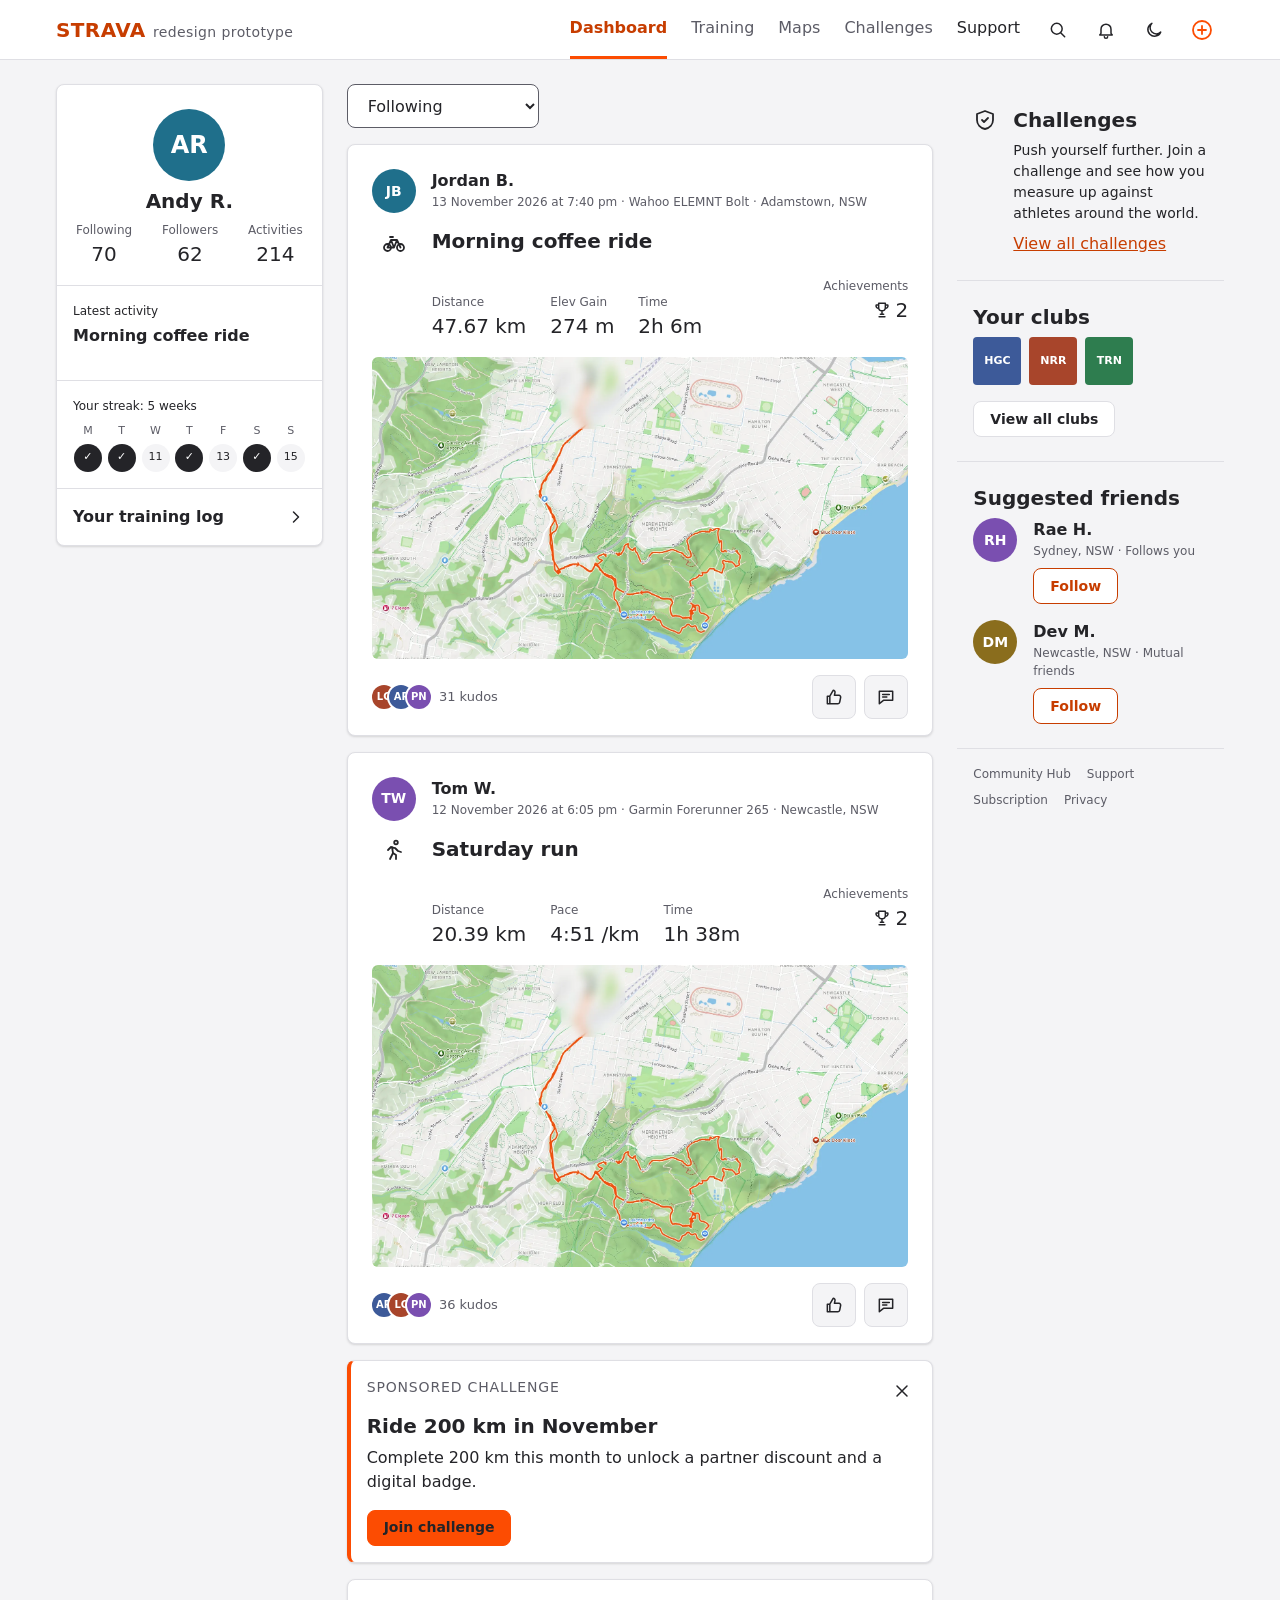
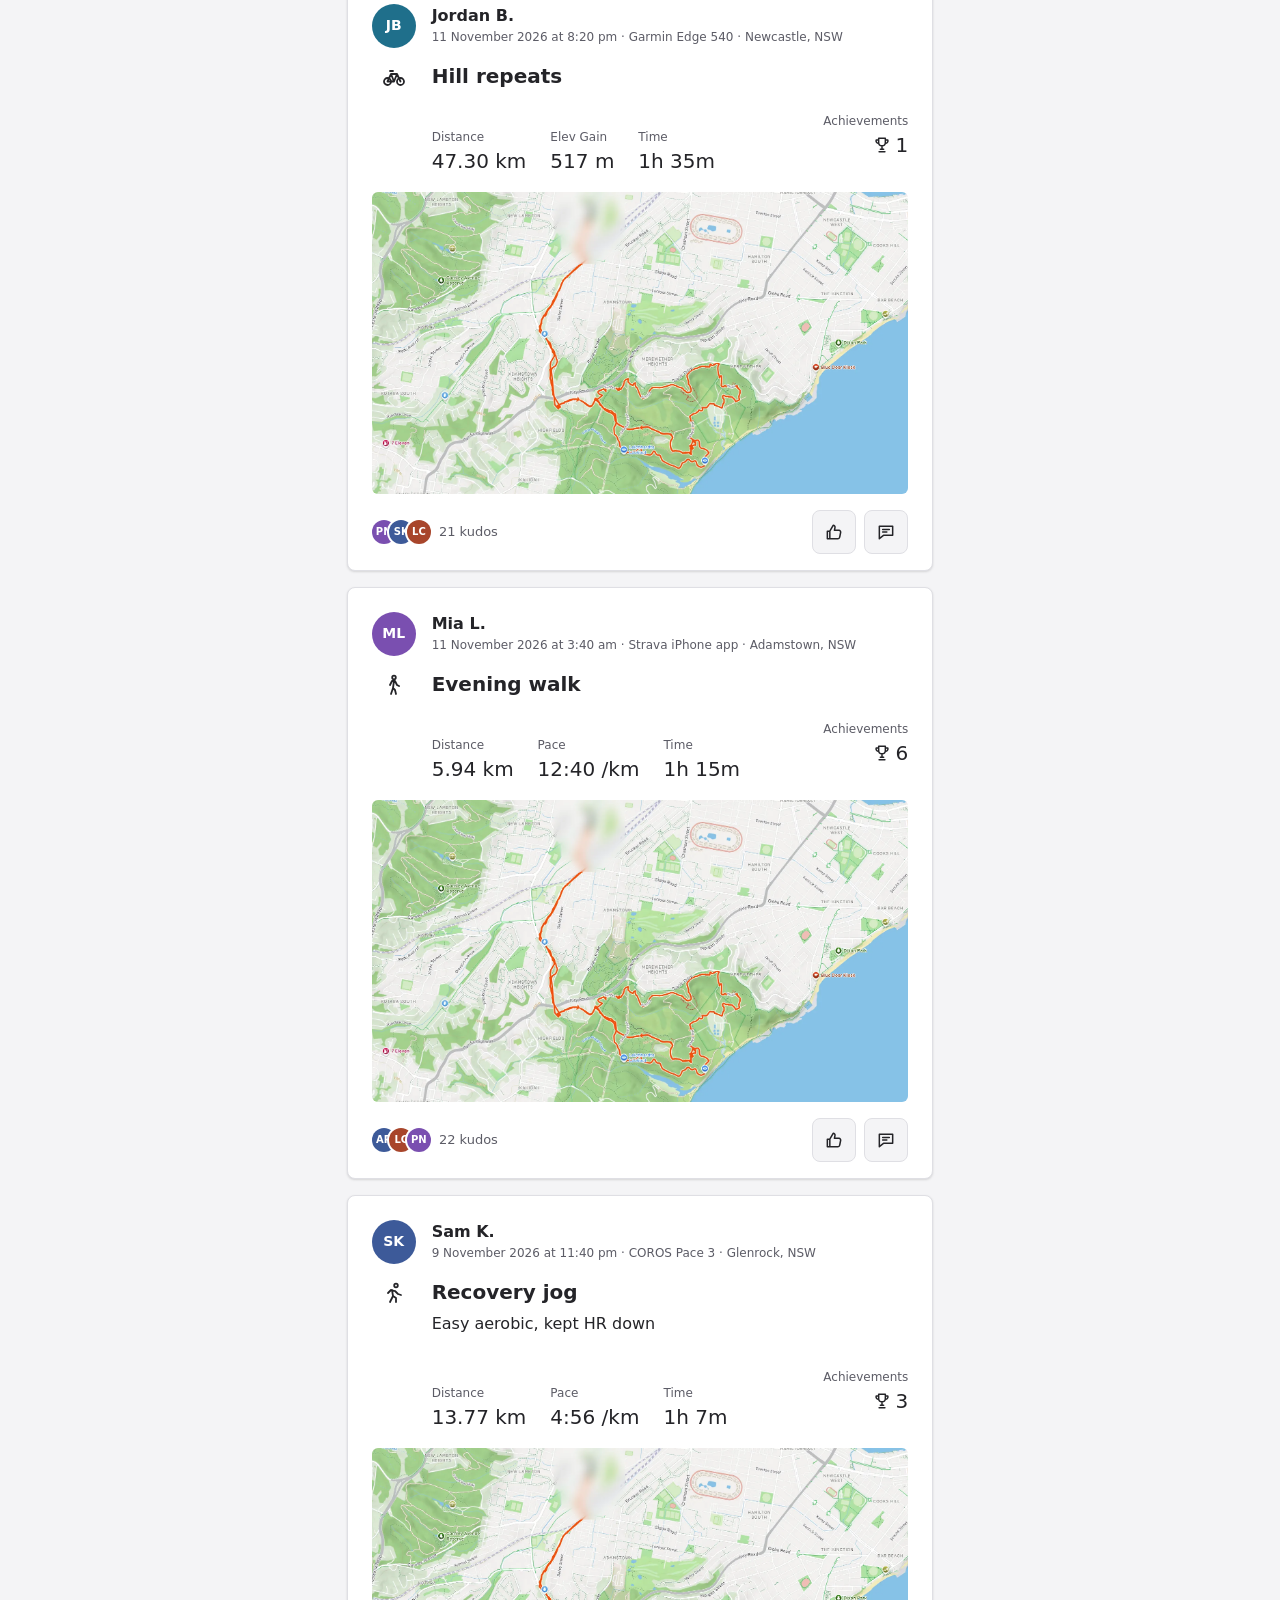
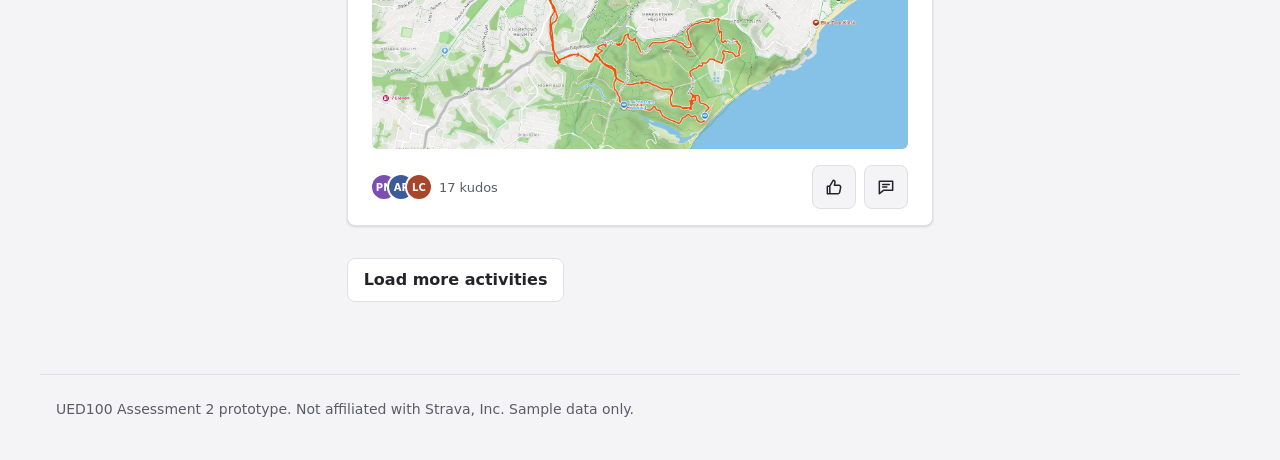
==== commit 4ab22124: "Feed: load more button, kudos toggle, capped + dismissible promos" ====
--- a/index.html
+++ b/index.html
@@ -84,7 +84,7 @@
       </ul>
 
       <!-- A1: "Load more" instead of infinite scroll so keyboard users can
-           reach the footer. TODO -->
+           reach the footer. Wired up in feed.js -->
       <p class="section">
         <button id="load-more" class="btn" type="button" hidden>Load more activities</button>
       </p>
@@ -94,7 +94,6 @@
          <aside> so assistive tech can identify and skip promotional content (A1).
          Content here is static / visual-only. -->
     <aside class="aside" aria-label="Challenges, clubs and suggestions">
-      <!-- TODO: capped, dismissible promos (A1 recommendation 1) -->
       <section class="widget" aria-labelledby="challenges-title">
         <div class="widget__row">
           <span class="icon icon--shield icon--lg" aria-hidden="true"></span>
--- a/css/styles.css
+++ b/css/styles.css
@@ -425,6 +425,8 @@
   text-decoration: none;
 }
 .icon-btn--bare { border-color: transparent; background: none; }
+/* Kudos given: orange icon + border (state also exposed via aria-pressed) */
+.kudos-btn[aria-pressed="true"] { color: var(--accent-text); border-color: var(--accent-text); }
 
 /* Buttons */
 .btn {
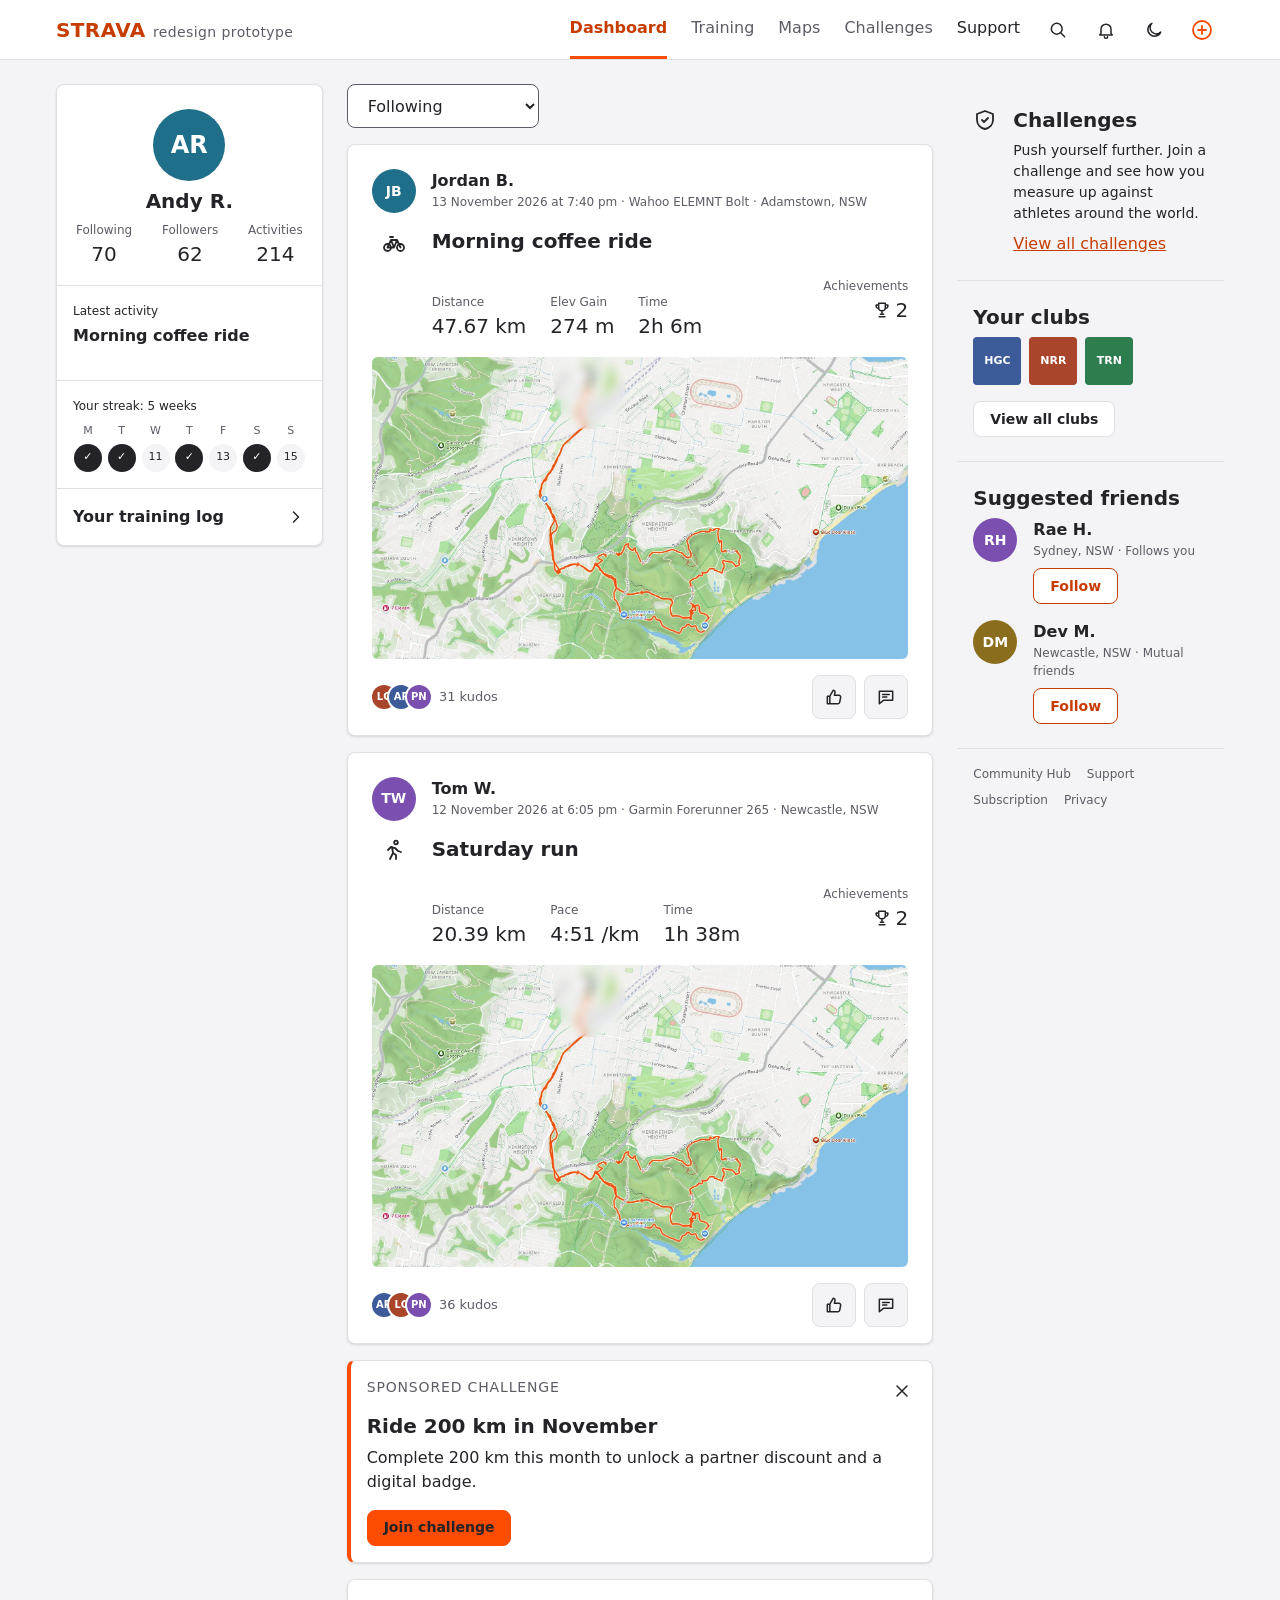
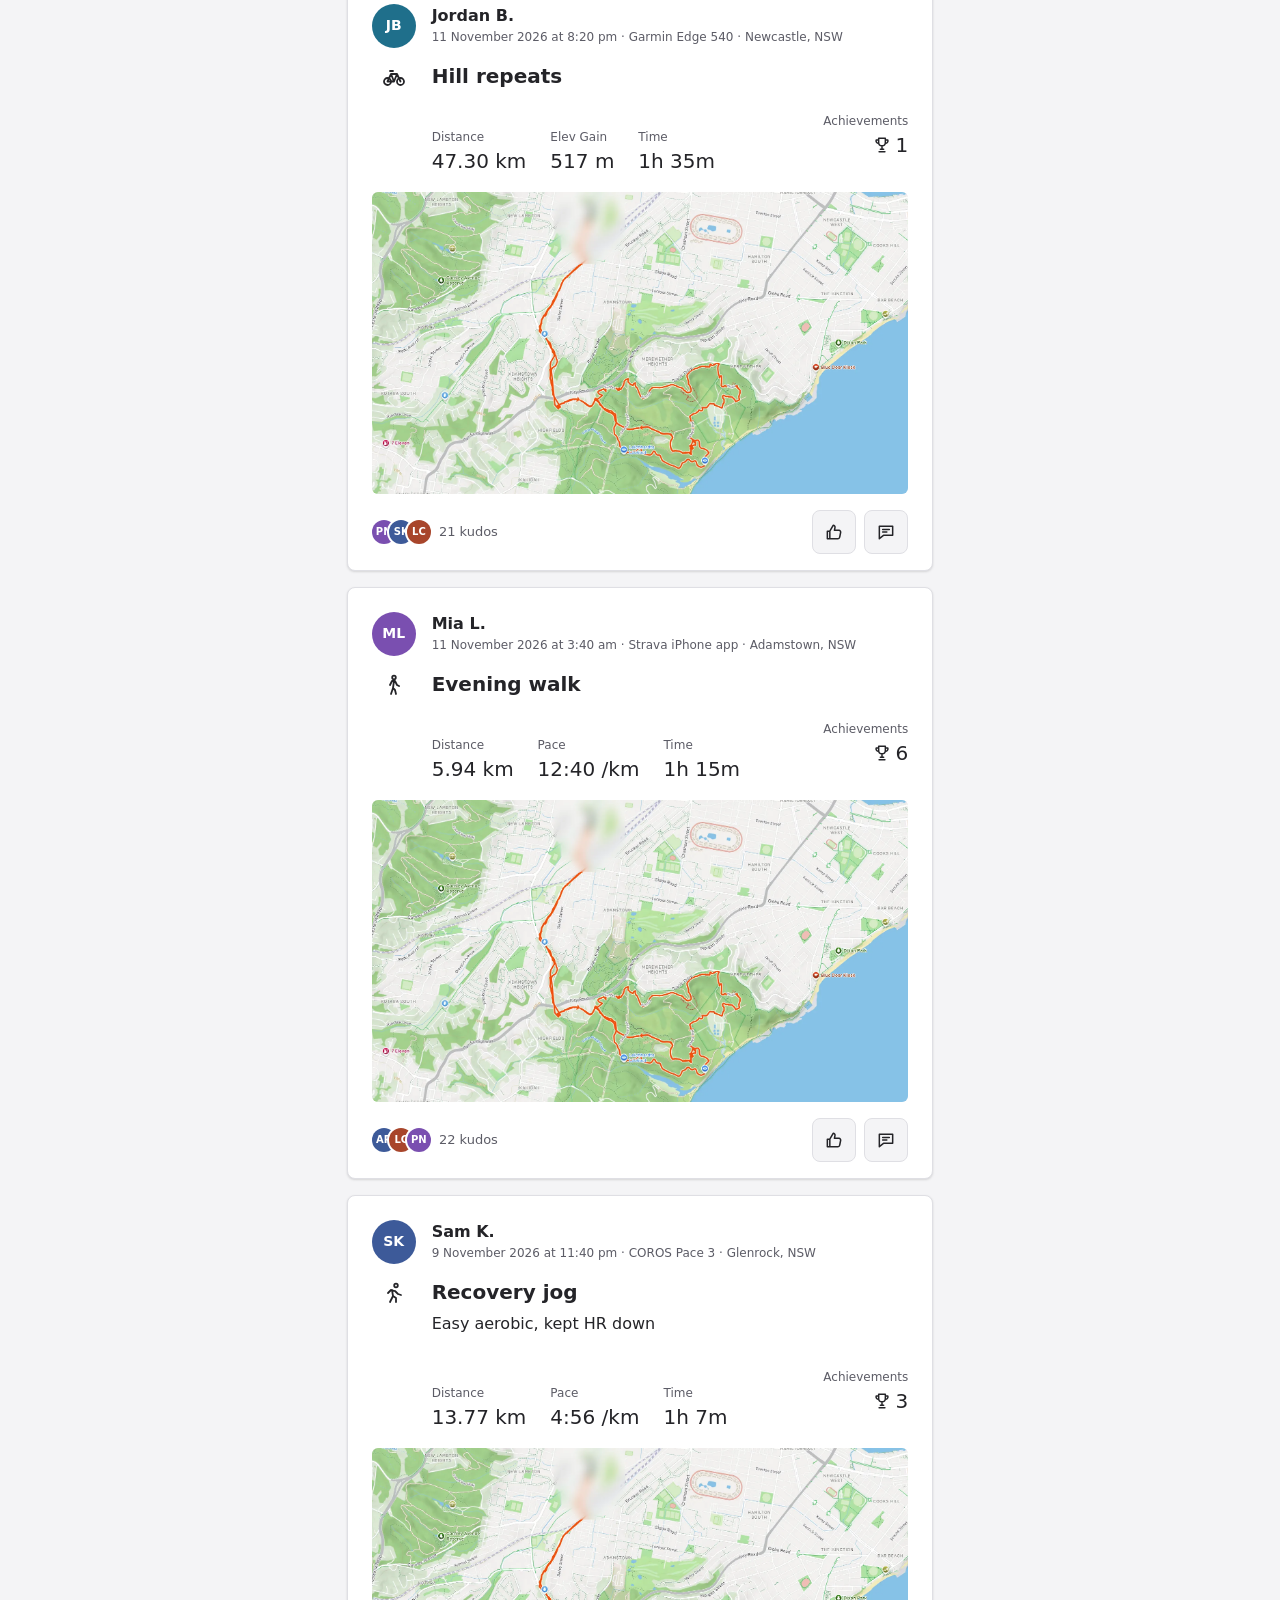
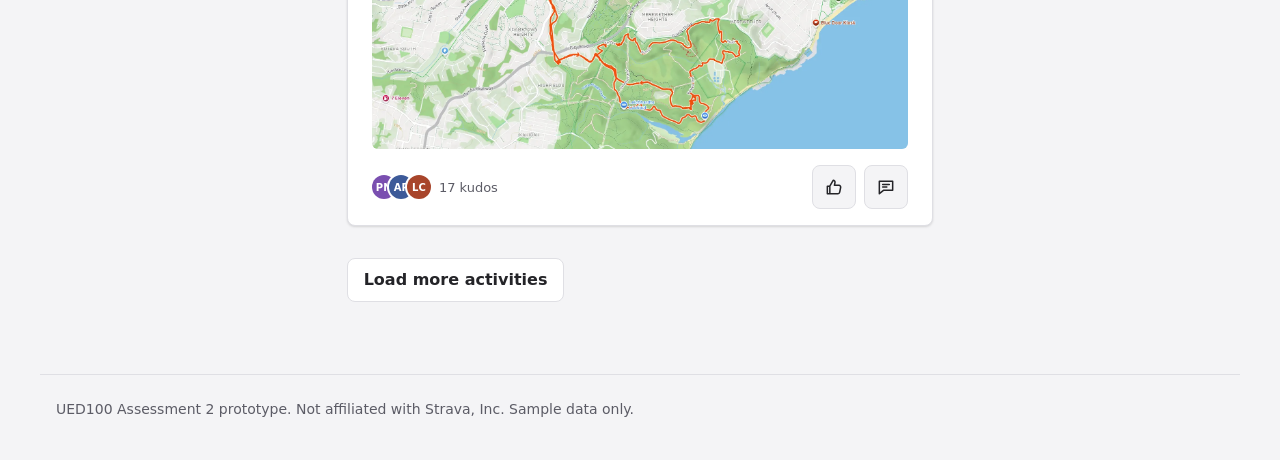
==== commit ded7ed23: "Fix layout shift on activity page, add favicon and meta descriptions (Lighthouse) Update README: tra" ====
--- a/index.html
+++ b/index.html
@@ -11,6 +11,7 @@
         content="default-src 'self'; script-src 'self'; style-src 'self'; img-src 'self' data:; connect-src 'self'; form-action 'self'; base-uri 'self'; object-src 'none'">
   <title>Activity feed — Strava redesign prototype</title>
   <meta name="description" content="UED100 Assessment 2: redesigned Strava web feed prototype.">
+  <link rel="icon" href="assets/icons/favicon.svg" type="image/svg+xml">
   <link rel="stylesheet" href="css/styles.css">
   <script src="js/nav.js" defer></script>
   <script src="js/feed.js" type="module"></script>
--- a/css/styles.css
+++ b/css/styles.css
@@ -575,14 +575,82 @@
   margin-bottom: var(--space-4);
 }
 .section { margin-top: var(--space-5); }
-.chart-placeholder {
-  display: grid;
-  place-items: center;
-  min-height: 10rem;
-  border: 2px dashed var(--border);
-  border-radius: var(--radius);
-  color: var(--text-muted);
-}
+/* Activity page: kept invisible (but laid out) until data is filled in,
+   then revealed in one go, so text arriving doesn't push the map and
+   stats around (A1: prevent layout shift). Found via Lighthouse CLS. */
+.is-loading { visibility: hidden; }
+
+/* Map + privacy badge */
+.activity-map-wrap { position: relative; margin-bottom: var(--space-4); }
+.activity-map-wrap .activity-map { margin-bottom: 0; }
+.map-badge {
+  position: absolute;
+  top: var(--space-3);
+  left: var(--space-3);
+  margin: 0;
+  padding: var(--space-1) var(--space-2);
+  border-radius: 999px;
+  background: rgb(36 36 40 / 0.85);
+  color: #fff;
+  font-size: 0.75rem;
+  font-weight: 600;
+}
+.map-badge:empty { display: none; }
+.map-badge--warn { background: var(--danger); }
+
+/* Privacy panel */
+.privacy__summary { margin: 0 0 var(--space-3); }
+.privacy__controls { display: flex; flex-wrap: wrap; align-items: flex-end; gap: var(--space-3) var(--space-5); }
+.privacy__controls .form-field { margin: 0; min-width: 14rem; }
+
+/* Switch: a real checkbox with role="switch", restyled.
+   The native input stays in the accessibility tree and keyboard order. */
+.switch { display: flex; align-items: center; gap: var(--space-2); min-height: 2.75rem; }
+.switch input {
+  appearance: none;
+  flex: none;
+  width: 2.75rem;
+  height: 1.5rem;
+  margin: 0;
+  border-radius: 999px;
+  background: var(--text-muted);
+  position: relative;
+  cursor: pointer;
+  transition: background 0.15s;
+}
+.switch input::after {
+  content: "";
+  position: absolute;
+  top: 3px;
+  left: 3px;
+  width: 1.125rem;
+  height: 1.125rem;
+  border-radius: 50%;
+  background: #fff;
+  transition: transform 0.15s;
+}
+.switch input:checked { background: var(--accent-text); }
+.switch input:checked::after { transform: translateX(1.25rem); }
+.switch label { cursor: pointer; }
+
+/* Elevation chart */
+.chart { margin-left: 0; margin-right: 0; }
+.chart h3 { font-size: var(--fs-base); }
+.chart__svg { width: 100%; height: auto; background: var(--surface); border: 1px solid var(--border); border-radius: var(--radius); }
+.chart__area { fill: var(--accent); opacity: 0.15; }
+.chart__line { fill: none; stroke: var(--accent-text); stroke-width: 2.5; stroke-linejoin: round; }
+.chart__axis { stroke: var(--border); stroke-width: 1; }
+.chart__label { fill: var(--text-muted); font-size: 12px; font-family: var(--font-sans); }
+
+/* Comments */
+.comments { list-style: none; margin: var(--space-3) 0; padding: 0; display: grid; gap: var(--space-3); }
+.comment { display: flex; gap: var(--space-2); align-items: flex-start; }
+.comment__body { background: var(--surface); border: 1px solid var(--border); border-radius: var(--radius); padding: var(--space-2) var(--space-3); min-width: 0; }
+.comment__author { font-weight: 700; font-size: var(--fs-sm); margin: 0; }
+.comment__text { margin: 0; overflow-wrap: anywhere; }
+.comment-form { display: flex; gap: var(--space-2); align-items: flex-start; }
+.comment-form .form-field { flex: 1; margin: 0; }
+.comment-form textarea { min-height: 2.75rem; }
 
 .site-footer {
   max-width: var(--max-width);
